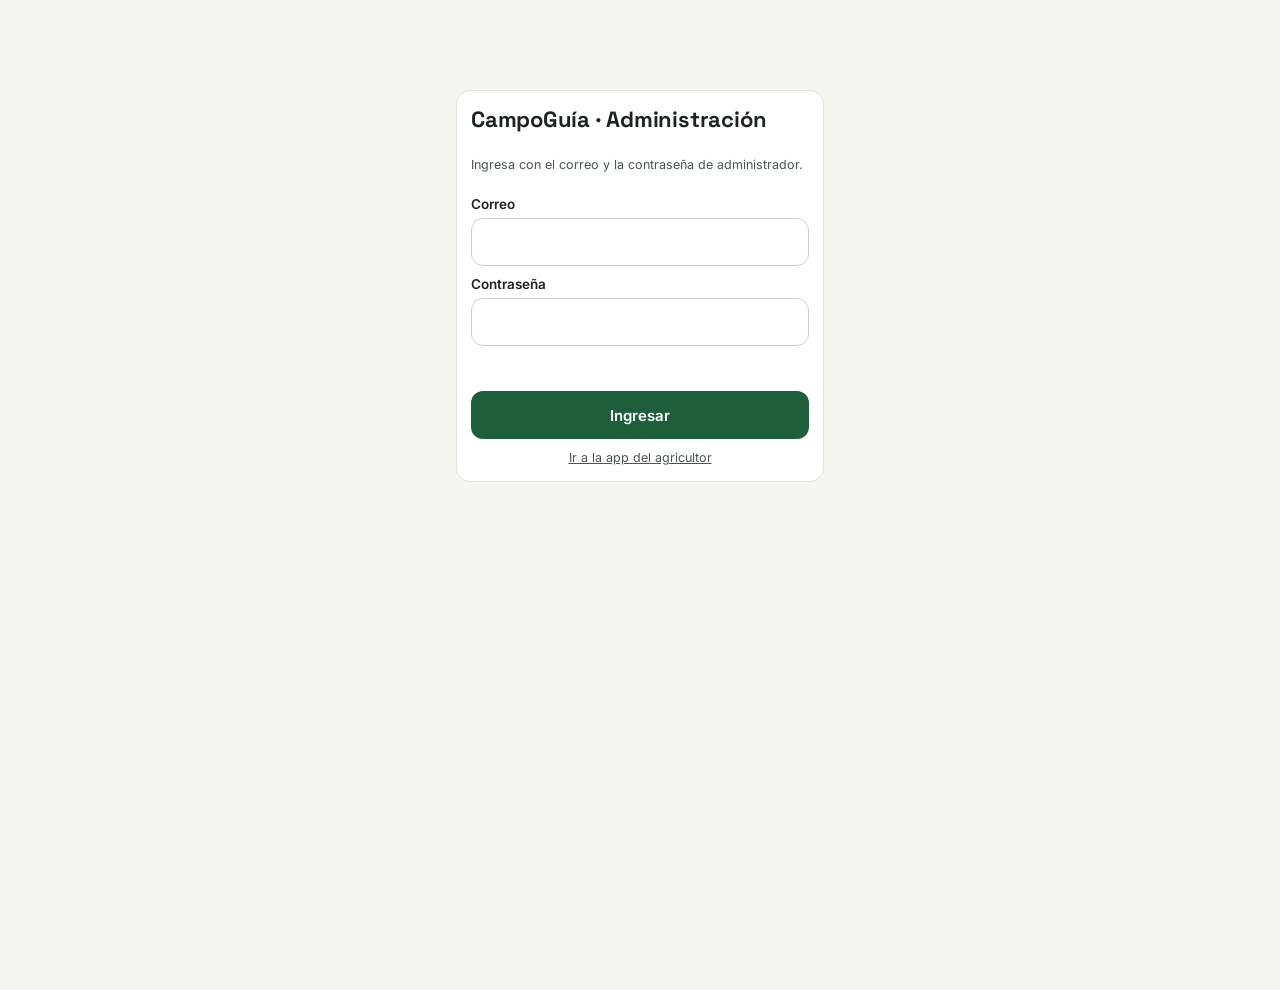
==== admin.html @ 91d8ee5e "CampoGuía: primera versión conectada a Supabase Co-Authored-By: Claude Opus 5.5 <noreply@anthropic.c" ====
<!doctype html>
<html lang="es">
<head>
<meta charset="utf-8">
<meta name="viewport" content="width=device-width, initial-scale=1">
<meta name="robots" content="noindex">
<title>CampoGuía · Administración</title>
<link rel="icon" href="icons/icon-192.png">
<link rel="stylesheet" href="https://fonts.googleapis.com/css2?family=Inter:wght@400;500;600;700&family=Space+Grotesk:wght@600;700&display=swap">
<link rel="stylesheet" href="css/app.css">
<link rel="stylesheet" href="css/admin.css">
</head>
<body>
<div id="adm"><div class="cargando">Cargando…</div></div>
<script src="js/config.js"></script>
<script src="js/vendor/supabase.js"></script>
<script src="js/vendor/xlsx.mini.min.js"></script>
<script src="js/ui.js"></script>
<script src="js/logic.js"></script>
<script src="js/data.js"></script>
<script src="js/admin.js"></script>
</body>
</html>
---- css/app.css ----
:root{
  --verde:#1F5E3B;--verde-2:#153F28;--verde-claro:#E3EFE7;--fondo:#F5F6F1;--blanco:#fff;--texto:#1C2420;--suave:#4A5650;
  --borde:#E1E4DC;--borde-2:#CBD0C5;--ambar:#9A5B07;--ambar-fondo:#FFF6E5;--ambar-borde:#F2C877;--rojo:#A1281C;--rojo-fondo:#FDECEA;
  --rojo-borde:#F0B4AD;--azul:#163C5C;--azul-claro:#EAF1F8;--wa:#1E8E4E;--radio:14px;
  font-family:Inter,system-ui,-apple-system,"Segoe UI",Roboto,sans-serif;color:var(--texto);
}
*{box-sizing:border-box}
html,body{margin:0;background:var(--fondo)}
body{min-height:100vh;-webkit-text-size-adjust:100%}
a{color:var(--verde)}
button,input,select,textarea{font:inherit;color:inherit}
h1,h2,h3{margin:0;font-family:"Space Grotesk",Inter,system-ui,sans-serif;letter-spacing:-.01em}
.app{max-width:560px;margin:0 auto;min-height:100vh;display:flex;flex-direction:column;padding-bottom:84px}
.top{background:var(--verde);color:#fff;padding:20px 18px 18px;display:flex;flex-direction:column;gap:10px}
.top .fila{display:flex;justify-content:space-between;align-items:center;gap:10px}
.top h1{font-size:22px}.top p{margin:0;color:#DDEBE2;font-size:14px;line-height:1.4}
.barra{background:#fff;padding:14px 16px;display:flex;align-items:center;gap:12px;border-bottom:1px solid var(--borde);position:sticky;top:0;z-index:5}
.barra .t{display:flex;flex-direction:column;gap:1px;min-width:0;flex:1}
.barra .t small{font-size:12px;color:var(--suave)}
.barra .t strong{font-family:"Space Grotesk",Inter,sans-serif;font-size:19px;white-space:nowrap;overflow:hidden;text-overflow:ellipsis}
.icono-btn{width:44px;height:44px;border-radius:12px;background:#F0F2EC;border:none;display:inline-flex;align-items:center;justify-content:center;flex-shrink:0;cursor:pointer;color:var(--texto);text-decoration:none}
.top .icono-btn{background:rgba(255,255,255,.16);color:#fff}
.cont{padding:16px;display:flex;flex-direction:column;gap:14px;flex:1}
.etq{font-size:12.5px;font-weight:600;color:var(--suave);text-transform:uppercase;letter-spacing:.04em}
.card{background:#fff;border:1px solid var(--borde);border-radius:var(--radio);padding:14px;display:flex;flex-direction:column;gap:10px}
.lista{display:flex;flex-direction:column;gap:8px}
.item{background:#fff;border:1px solid var(--borde);border-radius:var(--radio);padding:12px 14px;display:flex;align-items:center;justify-content:space-between;gap:10px;text-decoration:none;color:var(--texto);min-height:52px;cursor:pointer;text-align:left;width:100%}
.item .tx{display:flex;flex-direction:column;gap:2px;min-width:0}
.item .tx b{font-size:15px}.item .tx span{font-size:12.5px;color:var(--suave)}
.grid2{display:grid;grid-template-columns:repeat(2,minmax(0,1fr));gap:10px}
.grid3{display:grid;grid-template-columns:repeat(3,minmax(0,1fr));gap:8px}
.cultivo{border:2px solid var(--borde);background:#fff;border-radius:16px;padding:16px 14px;text-align:left;display:flex;flex-direction:column;gap:8px;cursor:pointer;text-decoration:none;color:var(--texto)}
.cultivo b{font-size:17px}.cultivo span{font-size:12.5px;color:var(--suave)}
.cultivo.sel{border-color:var(--verde)}
.chips{display:flex;flex-wrap:wrap;gap:8px}
.chip{border:1px solid var(--borde-2);background:#fff;border-radius:999px;padding:10px 14px;font-size:14px;min-height:44px;cursor:pointer}
.chip.sel{background:var(--verde);border-color:var(--verde);color:#fff;font-weight:600}
.seg{display:grid;grid-auto-columns:1fr;grid-auto-flow:column;background:#E7EAE2;border-radius:12px;padding:4px}
.seg button{border:none;background:transparent;border-radius:9px;padding:10px 6px;font-size:14px;color:var(--suave);min-height:44px;cursor:pointer}
.seg button.sel{background:#fff;color:var(--texto);font-weight:600;box-shadow:0 1px 2px rgba(0,0,0,.08)}
.btn{border:none;background:var(--verde);color:#fff;border-radius:12px;padding:12px 14px;font-size:15px;font-weight:600;min-height:48px;cursor:pointer;text-decoration:none;display:inline-flex;align-items:center;justify-content:center;gap:8px;text-align:center}
.btn.sec{background:#fff;color:var(--verde);border:2px solid var(--verde)}
.btn.wa{background:var(--wa)}
.btn.azul{background:var(--azul)}
.btn.peligro{background:#fff;color:var(--rojo);border:2px solid var(--rojo-borde)}
.btn.chico{min-height:40px;padding:8px 12px;font-size:13.5px}
.btn:disabled{opacity:.5;cursor:default}
.acciones{display:grid;grid-template-columns:repeat(2,minmax(0,1fr));gap:8px}
.campo{display:flex;flex-direction:column;gap:6px;font-size:13.5px;font-weight:600}
.campo small{font-weight:400;color:var(--suave);font-size:12px}
.campo input,.campo select,.campo textarea{border:1px solid var(--borde-2);border-radius:12px;padding:0 12px;min-height:48px;background:#fff;font-weight:400;font-size:15px;width:100%}
.campo textarea{padding:10px 12px;min-height:80px;resize:vertical}
.campo input:focus,.campo select:focus,.campo textarea:focus{outline:2px solid var(--verde);outline-offset:0;border-color:var(--verde)}
.unido{display:flex;align-items:center;background:#fff;border:1px solid var(--borde-2);border-radius:12px;padding-right:12px}
.unido input{border:none!important;min-height:46px;outline:none}
.unido span{font-weight:500;color:var(--suave);font-size:14px;white-space:nowrap}
.aviso{border-radius:14px;padding:12px 14px;display:flex;gap:10px;align-items:flex-start;font-size:13px;line-height:1.45}
.aviso .pill{flex-shrink:0}
.aviso.ambar{background:var(--ambar-fondo);border:1px solid var(--ambar-borde);color:#5C3A05}
.aviso.rojo{background:var(--rojo-fondo);border:1px solid var(--rojo-borde);color:#5E1710}
.aviso.verde{background:var(--verde-claro);color:var(--verde-2)}
.aviso.azul{background:var(--azul-claro);color:#163C5C}
.pill{display:inline-block;font-size:11px;font-weight:700;padding:4px 8px;border-radius:6px;white-space:nowrap;letter-spacing:.02em}
.pill.verde{background:var(--verde-claro);color:var(--verde)}
.pill.ambar{background:var(--ambar);color:#fff}
.pill.rojo{background:var(--rojo);color:#fff}
.pill.gris{background:#F0F2EC;color:var(--suave)}
.pill.claro-ambar{background:var(--ambar-fondo);color:#7A4706}
.pill.claro-rojo{background:var(--rojo-fondo);color:var(--rojo)}
.grande{font-family:"Space Grotesk",Inter,sans-serif;font-size:34px;font-weight:700;color:var(--verde);line-height:1.1}
.resultado{background:var(--verde);color:#fff;border-radius:16px;padding:16px;display:flex;flex-direction:column;gap:12px}
.resultado .etq{color:#CFE3D6}
.resultado .n{font-family:"Space Grotesk",Inter,sans-serif;font-size:26px;font-weight:700}
.resultado small{font-size:12px;color:#CFE3D6}
.resultado .linea{border-top:1px solid rgba(255,255,255,.2);padding-top:10px;font-size:14px;color:#E6F0E9}
.dato{display:flex;flex-direction:column;gap:2px;background:#fff;border:1px solid var(--borde);border-radius:12px;padding:10px}
.dato span{font-size:11.5px;color:var(--suave)}.dato b{font-size:15px}
.paso{display:flex;gap:10px;align-items:flex-start;font-size:14px;line-height:1.4}
.paso .num{width:26px;height:26px;border-radius:50%;background:var(--verde);color:#fff;font-size:13px;font-weight:700;display:flex;align-items:center;justify-content:center;flex-shrink:0}
.nav{position:fixed;bottom:0;left:0;right:0;background:#fff;border-top:1px solid var(--borde);display:grid;grid-template-columns:repeat(4,1fr);padding:6px 4px calc(8px + env(safe-area-inset-bottom));z-index:10;max-width:560px;margin:0 auto}
.nav a{display:flex;flex-direction:column;align-items:center;gap:3px;font-size:11.5px;color:var(--suave);text-decoration:none;min-height:50px;justify-content:center}
.nav a.sel{color:var(--verde);font-weight:600}
.estado{display:inline-flex;align-items:center;gap:6px;background:rgba(255,255,255,.16);padding:6px 10px;border-radius:999px;font-size:12px;font-weight:600;color:#fff}
.estado i{width:8px;height:8px;border-radius:50%;background:#7FD69B;display:inline-block}
.estado.off i{background:#F2B84B}
.demo{background:#FFF6E5;color:#5C3A05;font-size:12.5px;padding:8px 16px;text-align:center}
.vacio{text-align:center;color:var(--suave);font-size:14px;padding:24px 8px;line-height:1.5}
.linea-sep{height:1px;background:var(--borde);margin:2px 0}
.fila{display:flex;align-items:center;justify-content:space-between;gap:10px}
.mini{font-size:12.5px;color:var(--suave);line-height:1.45}
.prod-tag{background:var(--verde-claro);color:var(--verde);font-size:11px;font-weight:700;padding:4px 6px;border-radius:6px;text-transform:uppercase}
.barra-costos{display:flex;height:12px;border-radius:999px;overflow:hidden;background:#F0F2EC}
.toast{position:fixed;left:50%;bottom:96px;transform:translateX(-50%);background:#1C2420;color:#fff;padding:12px 16px;border-radius:12px;font-size:14px;z-index:50;max-width:90vw;box-shadow:0 6px 20px rgba(0,0,0,.2)}
.cargando{padding:40px;text-align:center;color:var(--suave)}
details.card summary{cursor:pointer;font-weight:600;font-size:14px;min-height:28px;display:flex;align-items:center}
.sr{position:absolute;width:1px;height:1px;overflow:hidden;clip:rect(0 0 0 0)}
@media (min-width:600px){.app{border-left:1px solid var(--borde);border-right:1px solid var(--borde)}}
.unido:focus-within{outline:2px solid var(--verde);border-color:var(--verde)}
.unido input:focus{outline:none!important}
/* fotos del manual */
.galeria{display:flex;gap:10px;overflow-x:auto;scroll-snap-type:x mandatory;margin:0 -2px;padding:2px}
.galeria figure{flex:0 0 86%;margin:0;scroll-snap-align:start;display:flex;flex-direction:column;gap:4px;min-width:0}
.galeria figure:only-child{flex-basis:100%}
.foto-btn{padding:0;border:0;background:none;cursor:zoom-in;border-radius:var(--radio);overflow:hidden;display:block}
.galeria img{display:block;width:100%;aspect-ratio:4/3;object-fit:cover;background:#E8ECE4}
.galeria figcaption{font-size:12px;color:var(--suave)}
.miniatura{width:56px;height:56px;object-fit:cover;border-radius:8px;flex-shrink:0;background:#E8ECE4}
.visor{position:fixed;inset:0;z-index:60;background:rgba(10,16,12,.94);display:flex;flex-direction:column;align-items:center;justify-content:center;padding:56px 10px 16px}
.visor img{max-width:100%;max-height:calc(100% - 64px);object-fit:contain;border-radius:6px}
.visor-cerrar{position:absolute;top:10px;right:10px;width:44px;height:44px;border-radius:50%;border:0;background:rgba(255,255,255,.14);color:#fff;font-size:20px;cursor:pointer}
.visor-pie{display:flex;align-items:center;gap:12px;color:#fff;font-size:14px;margin-top:12px;text-align:center}
.visor-pie button{width:44px;height:44px;border-radius:50%;border:0;background:rgba(255,255,255,.14);color:#fff;font-size:24px;cursor:pointer;flex-shrink:0}
---- css/admin.css ----
.adm{display:flex;flex-wrap:wrap;min-height:100vh;background:var(--fondo)}
.adm-nav{flex:1 1 230px;max-width:100%;background:var(--azul);color:#fff;padding:22px 14px;display:flex;flex-direction:column;gap:4px}
.adm-nav h1{font-size:20px;padding:0 10px 14px}
.adm-nav a{color:#DCE7F1;border-radius:10px;padding:11px 10px;font-size:14px;text-decoration:none;min-height:44px;display:flex;align-items:center}
.adm-nav a.sel{background:rgba(255,255,255,.16);color:#fff;font-weight:600}
.adm-nav .pie{margin-top:auto;padding:14px 10px 0;font-size:12px;color:#B9CCE0;display:flex;flex-direction:column;gap:8px}
.adm-nav .pie button{background:none;border:1px solid rgba(255,255,255,.35);color:#fff;border-radius:10px;padding:8px;cursor:pointer;min-height:40px}
.adm-main{flex:999 1 560px;min-width:0;padding:22px;display:flex;flex-direction:column;gap:16px}
.adm-cab{display:flex;flex-wrap:wrap;justify-content:space-between;align-items:center;gap:12px}
.adm-cab h2{font-size:26px}
.adm-cab .botones{display:flex;flex-wrap:wrap;gap:8px}
.adm-cuerpo{display:flex;flex-wrap:wrap;gap:16px;align-items:flex-start}
.adm-tabla{flex:999 1 480px;min-width:0;background:#fff;border:1px solid var(--borde);border-radius:14px;overflow:auto;max-height:calc(100vh - 220px)}
.adm-tabla table{width:100%;border-collapse:collapse;font-size:13px}
.adm-tabla th{position:sticky;top:0;background:#fff;text-align:left;font-size:12px;font-weight:600;color:var(--suave);padding:10px 12px;border-bottom:1px solid var(--borde);white-space:nowrap;z-index:1}
.adm-tabla td{padding:10px 12px;border-bottom:1px solid #EEF0EA;vertical-align:top;max-width:260px}
.adm-tabla tr.fila-dato{cursor:pointer}
.adm-tabla tr.fila-dato:hover td{background:#F6F9F7}
.adm-tabla tr.sel td{background:var(--verde-claro)}
.adm-panel{flex:1 1 340px;background:#fff;border:1px solid var(--borde);border-radius:14px;padding:16px;display:flex;flex-direction:column;gap:12px;position:sticky;top:16px;max-height:calc(100vh - 40px);overflow:auto}
.adm-panel h3{font-size:17px}
.adm-filtros{display:flex;flex-wrap:wrap;gap:8px;align-items:flex-end}
.adm-filtros .campo{min-width:200px;flex:1}
.adm-filtros .campo input,.adm-filtros .campo select{min-height:44px}
.cambios{background:var(--ambar-fondo);color:#5C3A05;border:1px solid var(--ambar-borde);border-radius:12px;padding:10px 14px;font-size:13.5px}
.ok-pub{background:var(--verde-claro);color:var(--verde-2);border-radius:12px;padding:10px 14px;font-size:13.5px}
.login{max-width:400px;margin:10vh auto;padding:0 16px}
.kpis{display:grid;grid-template-columns:repeat(auto-fit,minmax(150px,1fr));gap:10px}
.kpi{background:#fff;border:1px solid var(--borde);border-radius:14px;padding:14px;display:flex;flex-direction:column;gap:2px}
.kpi b{font-family:"Space Grotesk",Inter,sans-serif;font-size:26px}
.kpi span{font-size:12.5px;color:var(--suave)}
/* fotos del manual */
.fotos-lista{display:flex;flex-direction:column;gap:8px}
.foto-fila{display:grid;grid-template-columns:72px minmax(0,1fr) auto;gap:8px;align-items:center;background:#FAFBF8;border:1px solid var(--borde);border-radius:10px;padding:6px}
.foto-fila img{width:72px;height:72px;object-fit:cover;border-radius:8px;background:#eee}
.foto-fila input{min-height:40px;border:1px solid var(--borde-2);border-radius:8px;padding:0 8px;min-width:0;font:inherit;font-size:14px}
.foto-btns{display:flex;flex-direction:column;gap:4px}.foto-btns .icono-btn{width:34px;height:34px}
.unido-adm{display:flex;gap:6px}.unido-adm input{flex:1;min-width:0;min-height:40px;border:1px solid var(--borde-2);border-radius:8px;padding:0 8px;font:inherit;font-size:14px}
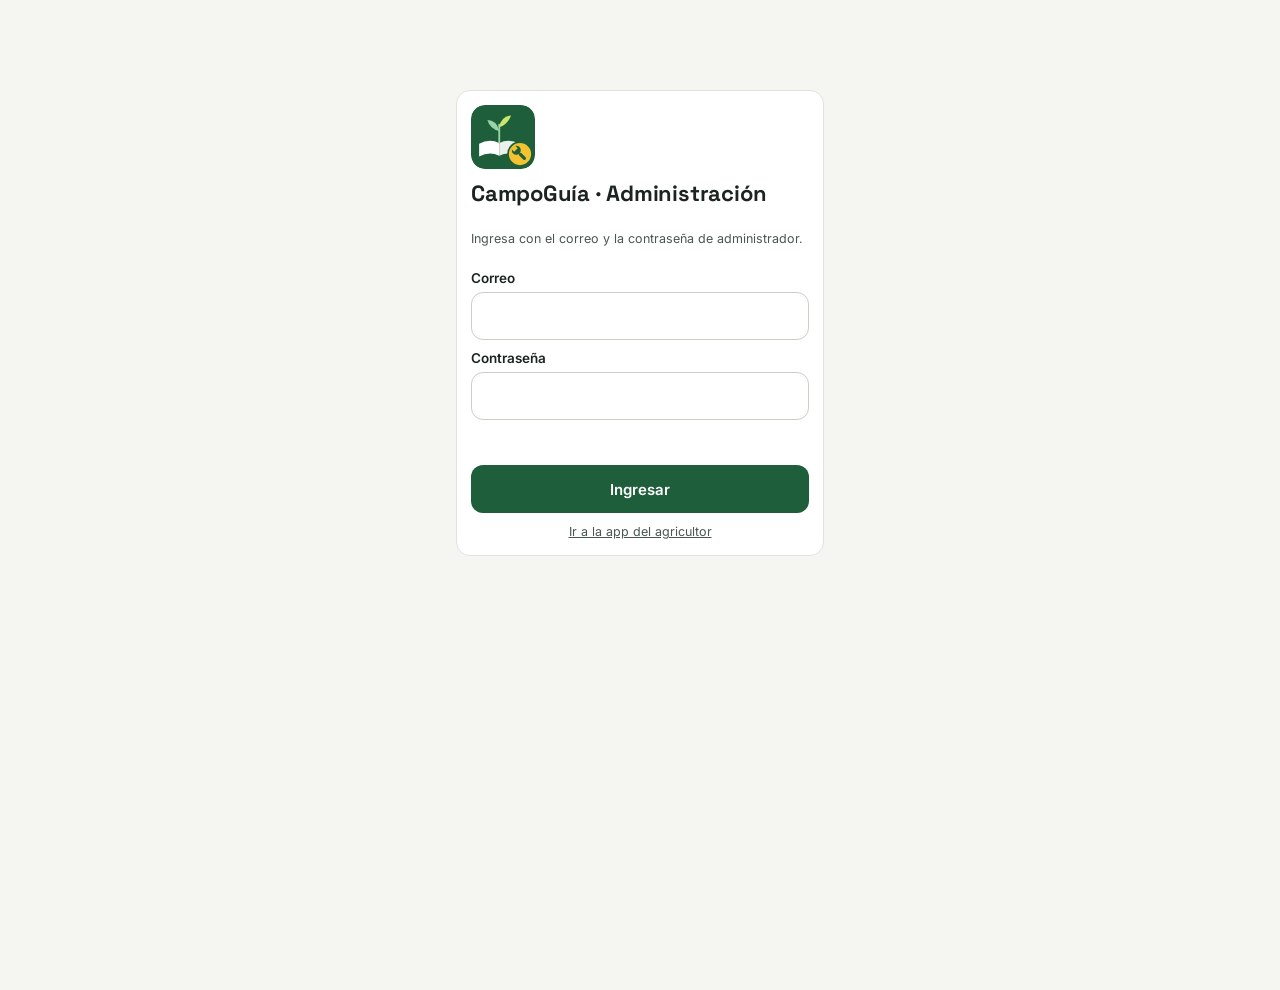
==== commit 61eaaf65: "Logo del panel de administración (libro con brote + llave) Co-Authored-By: Claude Opus 5.5 <noreply@" ====
--- a/admin.html
+++ b/admin.html
@@ -5,7 +5,8 @@
 <meta name="viewport" content="width=device-width, initial-scale=1">
 <meta name="robots" content="noindex">
 <title>CampoGuía · Administración</title>
-<link rel="icon" href="icons/icon-192.png">
+<link rel="icon" type="image/png" href="icons/favicon-admin.png">
+<link rel="apple-touch-icon" href="icons/apple-touch-icon-admin.png">
 <link rel="stylesheet" href="https://fonts.googleapis.com/css2?family=Inter:wght@400;500;600;700&family=Space+Grotesk:wght@600;700&display=swap">
 <link rel="stylesheet" href="css/app.css">
 <link rel="stylesheet" href="css/admin.css">
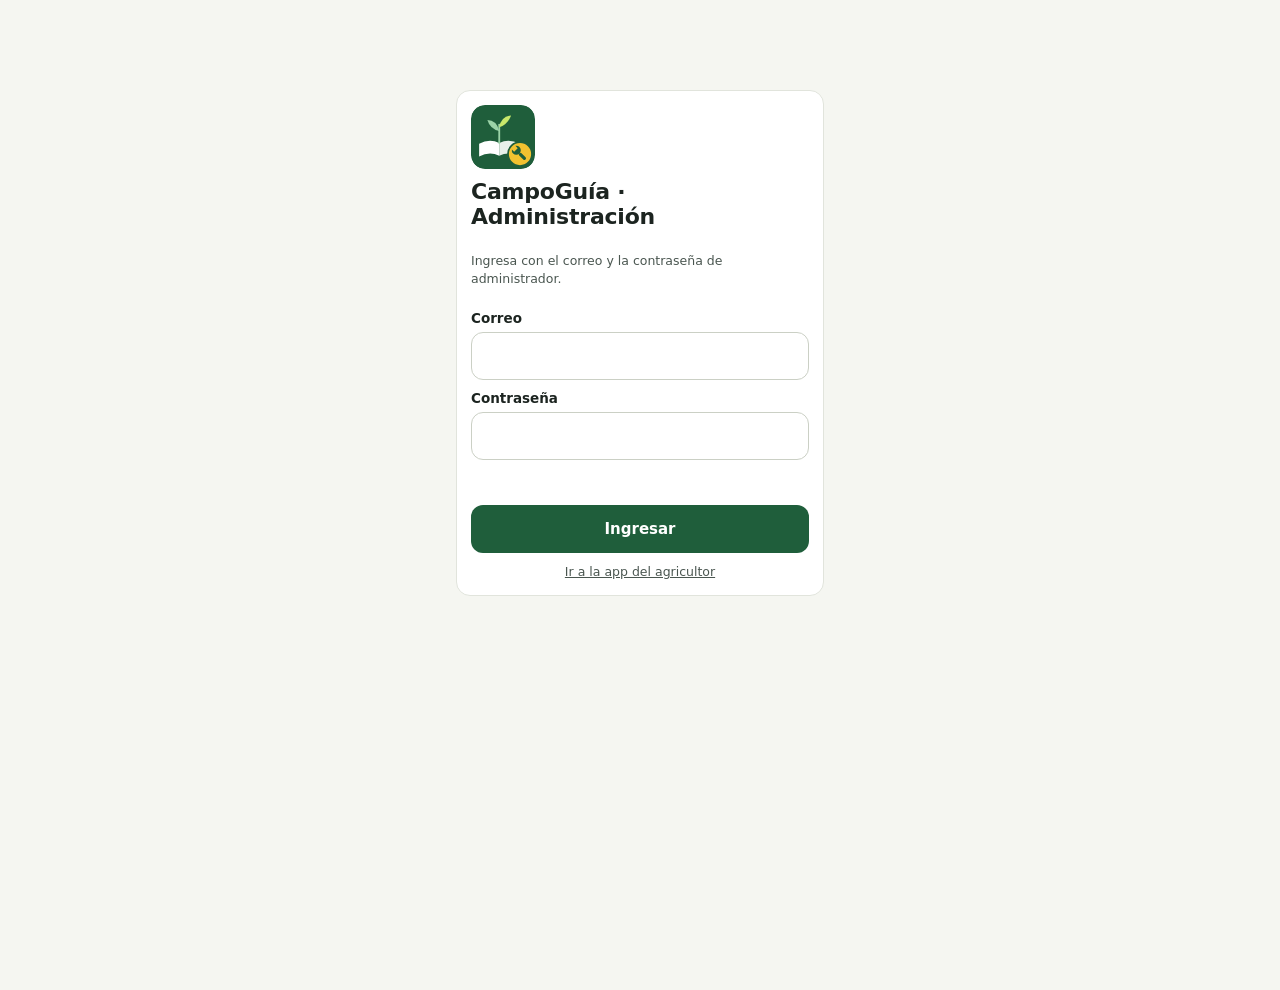
==== commit 9e6b4f6f: "Seguridad: ingreso con cédula + celular, límite de intentos, sesiones que caducan, límites de datos," ====
--- a/admin.html
+++ b/admin.html
@@ -2,6 +2,8 @@
 <html lang="es">
 <head>
 <meta charset="utf-8">
+<meta http-equiv="Content-Security-Policy" content="default-src 'self'; script-src 'self'; style-src 'self' 'unsafe-inline' https://fonts.googleapis.com; font-src 'self' https://fonts.gstatic.com; img-src 'self' https: data: blob:; connect-src 'self' https://*.supabase.co wss://*.supabase.co; worker-src 'self' blob:; manifest-src 'self'; object-src 'none'; base-uri 'self'; form-action 'self'">
+<meta name="referrer" content="strict-origin-when-cross-origin">
 <meta name="viewport" content="width=device-width, initial-scale=1">
 <meta name="robots" content="noindex">
 <title>CampoGuía · Administración</title>
--- a/css/app.css
+++ b/css/app.css
@@ -110,3 +110,8 @@
 .visor-cerrar{position:absolute;top:10px;right:10px;width:44px;height:44px;border-radius:50%;border:0;background:rgba(255,255,255,.14);color:#fff;font-size:20px;cursor:pointer}
 .visor-pie{display:flex;align-items:center;gap:12px;color:#fff;font-size:14px;margin-top:12px;text-align:center}
 .visor-pie button{width:44px;height:44px;border-radius:50%;border:0;background:rgba(255,255,255,.14);color:#fff;font-size:24px;cursor:pointer;flex-shrink:0}
+
+/* semáforo de riesgo de sarna/hongos */
+.pill.riesgo-bajo{background:#2E9E4F;color:#fff}
+.pill.riesgo-ligero{background:#F5C518;color:#3D2E00}
+.pill.riesgo-alto{background:#D62E2E;color:#fff}
--- a/css/admin.css
+++ b/css/admin.css
@@ -36,3 +36,5 @@
 .foto-fila input{min-height:40px;border:1px solid var(--borde-2);border-radius:8px;padding:0 8px;min-width:0;font:inherit;font-size:14px}
 .foto-btns{display:flex;flex-direction:column;gap:4px}.foto-btns .icono-btn{width:34px;height:34px}
 .unido-adm{display:flex;gap:6px}.unido-adm input{flex:1;min-width:0;min-height:40px;border:1px solid var(--borde-2);border-radius:8px;padding:0 8px;font:inherit;font-size:14px}
+
+.grupo-fijo{min-height:44px;display:flex;align-items:center;gap:8px;flex-wrap:wrap;padding:8px 12px;border:1px dashed var(--borde-2);border-radius:10px;background:var(--fondo,#f4f5f0)}
